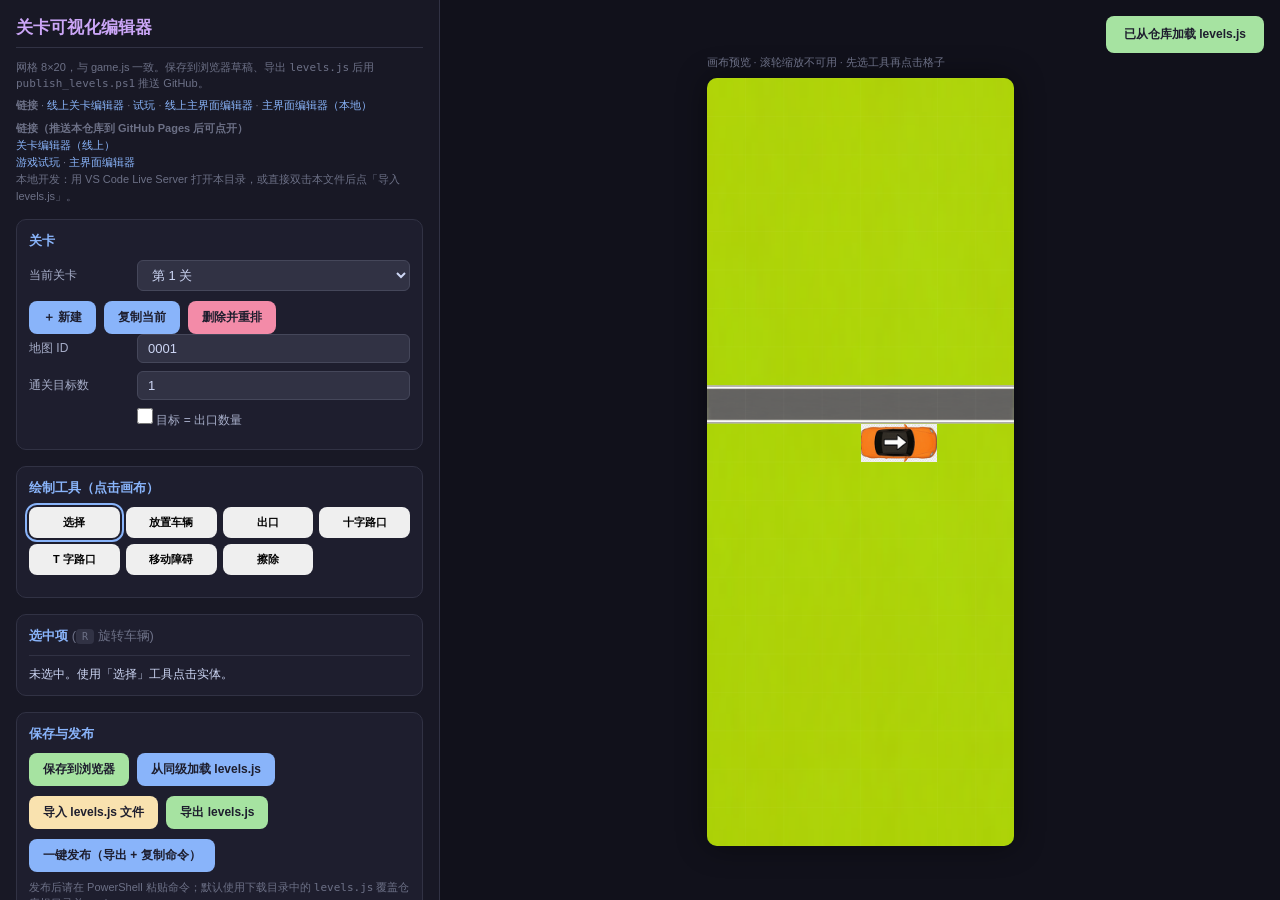
==== level_editor.html @ 6f2b0cce "Add level editor, publish_levels.ps1, and sync pending changes" ====
<!DOCTYPE html>
<html lang="zh-CN">
<head>
<meta charset="UTF-8">
<meta name="viewport" content="width=device-width, initial-scale=1.0">
<title>关卡可视化编辑器 — Car0423</title>
<style>
*{margin:0;padding:0;box-sizing:border-box}
body{font-family:'Segoe UI','Microsoft YaHei',sans-serif;background:#1e1e2e;color:#cdd6f4;display:flex;height:100vh;overflow:hidden}
.panel{height:100%;overflow-y:auto;padding:16px}
.panel::-webkit-scrollbar{width:6px}
.panel::-webkit-scrollbar-thumb{background:#45475a;border-radius:3px}
#left{width:440px;min-width:440px;background:#181825;border-right:1px solid #313244}
#right{flex:1;display:flex;align-items:center;justify-content:center;background:#11111b;position:relative;min-width:0}
h1{font-size:17px;color:#cba6f7;margin-bottom:12px;padding-bottom:8px;border-bottom:1px solid #313244}
.sub{font-size:11px;color:#6c7086;margin-bottom:14px;line-height:1.45}
.sub a{color:#89b4fa;text-decoration:none}
.sub a:hover{text-decoration:underline}
.section{margin-bottom:16px;background:#1e1e2e;border-radius:10px;padding:12px;border:1px solid #313244}
.section-title{font-size:13px;font-weight:700;color:#89b4fa;margin-bottom:10px}
.row{display:flex;align-items:center;margin-bottom:8px;gap:8px;flex-wrap:wrap}
.row label{width:100px;min-width:100px;font-size:12px;color:#a6adc8}
.row input[type=text],.row input[type=number],.row select{flex:1;min-width:0;background:#313244;border:1px solid #45475a;color:#cdd6f4;padding:6px 10px;border-radius:6px;font-size:13px;outline:none}
.row input:focus,.row select:focus{border-color:#89b4fa}
.row input[type=checkbox]{accent-color:#89b4fa;width:16px;height:16px}
.btn-row{display:flex;gap:8px;flex-wrap:wrap;margin-top:10px}
button{padding:8px 14px;border:none;border-radius:8px;font-size:12px;font-weight:600;cursor:pointer}
.btn-primary{background:#89b4fa;color:#1e1e2e}
.btn-primary:hover{background:#74c7ec}
.btn-success{background:#a6e3a1;color:#1e1e2e}
.btn-warn{background:#f9e2af;color:#1e1e2e}
.btn-danger{background:#f38ba8;color:#1e1e2e}
.tool-grid{display:grid;grid-template-columns:repeat(4,1fr);gap:6px;margin-top:8px}
.tool-grid button{padding:8px;font-size:11px}
.tool-active{outline:2px solid #89b4fa;outline-offset:2px}
#editCanvas{display:block;background:#2d5a27;touch-action:none;border-radius:10px;box-shadow:0 0 30px rgba(0,0,0,.45)}
.wrap-preview{position:relative}
.preview-hint{font-size:11px;color:#6c7086;margin-bottom:8px}
#props{border-top:1px solid #313244;padding-top:10px;margin-top:10px;font-size:12px}
#props .row label{width:88px;min-width:88px}
textarea.waypoints{width:100%;min-height:72px;background:#313244;border:1px solid #45475a;color:#cdd6f4;padding:8px;border-radius:6px;font-family:Consolas,monospace;font-size:11px;resize:vertical}
.toast{position:fixed;top:16px;right:16px;background:#a6e3a1;color:#1e1e2e;padding:10px 18px;border-radius:8px;font-weight:600;opacity:0;transition:opacity .25s;pointer-events:none;z-index:999;max-width:320px;font-size:12px}
.toast.show{opacity:1}
.toast.err{background:#f38ba8}
input[type=file]{display:none}
kbd{font-size:10px;background:#313244;padding:2px 6px;border-radius:4px}
</style>
</head>
<body>

<div id="left" class="panel">
  <h1>关卡可视化编辑器</h1>
  <p class="sub">网格 8×20，与 game.js 一致。保存到浏览器草稿、导出 <code>levels.js</code> 后用 <code>publish_levels.ps1</code> 推送 GitHub。</p>
  <p class="sub" style="margin-top:-8px"><strong>链接</strong> ·
    <a href="https://happytutugames.github.io/Car0423/level_editor.html" target="_blank" rel="noopener">线上关卡编辑器</a> ·
    <a href="https://happytutugames.github.io/Car0423/index.html" target="_blank" rel="noopener">试玩</a> ·
    <a href="https://happytutugames.github.io/Car0423/editor.html" target="_blank" rel="noopener">线上主界面编辑器</a> ·
    <a href="editor.html">主界面编辑器（本地）</a></p>
  <p class="sub" style="margin-top:-8px;line-height:1.55"><strong>链接（推送本仓库到 GitHub Pages 后可点开）</strong><br>
    <a href="https://happytutugames.github.io/Car0423/level_editor.html" target="_blank" rel="noopener">关卡编辑器（线上）</a><br>
    <a href="https://happytutugames.github.io/Car0423/index.html" target="_blank" rel="noopener">游戏试玩</a> ·
    <a href="https://happytutugames.github.io/Car0423/editor.html" target="_blank" rel="noopener">主界面编辑器</a><br>
    <span style="color:#6c7086">本地开发：用 VS Code Live Server 打开本目录，或直接双击本文件后点「导入 levels.js」。</span>
  </p>

  <div class="section">
    <div class="section-title">关卡</div>
    <div class="row">
      <label>当前关卡</label>
      <select id="selLevel"></select>
    </div>
    <div class="btn-row">
      <button type="button" class="btn-primary" onclick="addLevel()">＋ 新建</button>
      <button type="button" class="btn-primary" onclick="duplicateLevel()">复制当前</button>
      <button type="button" class="btn-danger" onclick="deleteLevel()">删除并重排</button>
    </div>
    <div class="row"><label>地图 ID</label><input type="text" id="fldMap" placeholder="0001"></div>
    <div class="row"><label>通关目标数</label><input type="number" id="fldTarget" min="0" step="1"></div>
    <div class="row" style="padding-left:108px">
      <label style="width:auto"><input type="checkbox" id="chkAutoTarget"> 目标 = 出口数量</label>
    </div>
  </div>

  <div class="section">
    <div class="section-title">绘制工具（点击画布）</div>
    <div class="tool-grid" id="tools"></div>
    <div id="placeDefaults" style="margin-top:10px"></div>
  </div>

  <div class="section" id="secProps">
    <div class="section-title">选中项 <span style="font-weight:400;color:#6c7086">(<kbd>R</kbd> 旋转车辆)</span></div>
    <div id="props">未选中。使用「选择」工具点击实体。</div>
  </div>

  <div class="section">
    <div class="section-title">保存与发布</div>
    <div class="btn-row">
      <button type="button" class="btn-success" onclick="saveDraft()">保存到浏览器</button>
      <button type="button" class="btn-primary" onclick="tryFetchLevels()">从同级加载 levels.js</button>
    </div>
    <div class="btn-row">
      <button type="button" class="btn-warn" onclick="triggerImport()">导入 levels.js 文件</button>
      <button type="button" class="btn-success" onclick="exportLevelsFile()">导出 levels.js</button>
    </div>
    <div class="btn-row">
      <button type="button" class="btn-primary" onclick="oneClickPublish()">一键发布（导出 + 复制命令）</button>
    </div>
    <p class="sub" style="margin-top:8px;margin-bottom:0">发布后请在 PowerShell 粘贴命令；默认使用下载目录中的 <code>levels.js</code> 覆盖仓库根目录并 push。</p>
  </div>

  <input type="file" id="importLevels" accept=".js,text/javascript">
</div>

<div id="right">
  <div class="wrap-preview">
    <div class="preview-hint">画布预览 · 滚轮缩放不可用 · 先选工具再点击格子</div>
    <canvas id="editCanvas" width="307" height="768"></canvas>
  </div>
</div>

<div class="toast" id="toast"></div>

<script>
(function () {
  const DESIGN_W = 768, DESIGN_H = 1920;
  const GRID_COLS = 8, GRID_ROWS = 20, CELL = 96;
  const STORAGE_KEY = 'car0423_levels_editor_draft_v1';
  const CAR_TYPES = ['zhixing', 'zuozhuan', 'youzhuan', 'zuodiaotou', 'youdiaotou'];
  const CAR_LOGIC = [
    { v: 'straight', l: '直行' },
    { v: 'left_turn', l: '左转' },
    { v: 'right_turn', l: '右转' },
    { v: 'left_uturn', l: '左掉头' },
    { v: 'right_uturn', l: '右掉头' }
  ];
  const DIRS = ['Right', 'Down', 'Left', 'Up'];
  const DIR_DELTA = {
    Right: { dx: 1, dy: 0 }, Left: { dx: -1, dy: 0 },
    Up: { dx: 0, dy: -1 }, Down: { dx: 0, dy: 1 }
  };

  const PREVIEW_SCALE = 0.4;
  const canvas = document.getElementById('editCanvas');
  const ctx = canvas.getContext('2d');

  let levels = {};
  let currentLevelNum = 1;
  let tool = 'select';
  let selected = null;
  let mapImages = {};
  let carImages = {};

  function toast(msg, isErr) {
    const t = document.getElementById('toast');
    t.textContent = msg;
    t.classList.toggle('err', !!isErr);
    t.classList.add('show');
    clearTimeout(toast._tid);
    toast._tid = setTimeout(() => t.classList.remove('show'), 2600);
  }

  function parseLevelsJs(text) {
    const trimmed = String(text || '').trim();
    const replaced = trimmed.replace(/^\s*const\s+LEVELS\s*=\s*/, 'return ').replace(/;\s*$/, '');
    try {
      return new Function(replaced)();
    } catch (e) {
      throw new Error('无法解析 levels.js: ' + e.message);
    }
  }

  function normalizeLevel(L) {
    if (!L || typeof L !== 'object') throw new Error('无效关卡');
    return {
      map: String(L.map != null ? L.map : '0001'),
      cars: Array.isArray(L.cars) ? L.cars.map(c => ({ ...c })) : [],
      intersections: Array.isArray(L.intersections) ? L.intersections.map(i => ({ ...i })) : [],
      obstacles: Array.isArray(L.obstacles) ? L.obstacles.map(o => ({
        ...o,
        waypoints: Array.isArray(o.waypoints) ? o.waypoints.map(w => ({ ...w })) : []
      })) : [],
      exits: Array.isArray(L.exits) ? L.exits.map(e => ({ ...e })) : [],
      target: parseInt(L.target, 10) || 0
    };
  }

  function cloneAllLevels(src) {
    const out = {};
    Object.keys(src || {}).forEach(k => {
      const n = parseInt(k, 10);
      if (!isNaN(n) && n > 0) out[n] = normalizeLevel(src[k]);
    });
    return out;
  }

  function escapeJsStr(s) {
    return String(s).replace(/\\/g, '\\\\').replace(/'/g, "\\'");
  }

  function serializeLevels(levelsObj) {
    const nums = Object.keys(levelsObj).map(Number).filter(n => n > 0).sort((a, b) => a - b);
    if (!nums.length) return 'const LEVELS = {\n};\n';
    const lines = ['const LEVELS = {'];
    nums.forEach((num, idx) => {
      const L = levelsObj[num];
      lines.push(`  ${num}: {`);
      lines.push(`    map: '${escapeJsStr(L.map)}',`);
      lines.push('    cars: [');
      L.cars.forEach((c, i) => {
        lines.push(`      { id: '${escapeJsStr(c.id)}', type: '${escapeJsStr(c.type)}', dir: '${escapeJsStr(c.dir)}', size: ${c.size}, x: ${c.x}, y: ${c.y}, speed: ${c.speed}, logic: '${escapeJsStr(c.logic)}' }${i < L.cars.length - 1 ? ',' : ''}`);
      });
      lines.push('    ],');
      lines.push('    intersections: [');
      L.intersections.forEach((it, i) => {
        if (it.type === 't') {
          lines.push(`      { id: '${escapeJsStr(it.id)}', type: 't', opening: '${escapeJsStr(it.opening)}', x: ${it.x}, y: ${it.y} }${i < L.intersections.length - 1 ? ',' : ''}`);
        } else {
          lines.push(`      { id: '${escapeJsStr(it.id)}', type: 'cross', x: ${it.x}, y: ${it.y} }${i < L.intersections.length - 1 ? ',' : ''}`);
        }
      });
      lines.push('    ],');
      lines.push('    obstacles: [');
      L.obstacles.forEach((o, i) => {
        const wps = (o.waypoints || []).map(wp =>
          `{ x: ${wp.x}, y: ${wp.y}, dir: '${escapeJsStr(wp.dir)}', wait: ${wp.wait} }`
        ).join(', ');
        lines.push(`      { id: '${escapeJsStr(o.id)}', x: ${o.x}, y: ${o.y}, dir: '${escapeJsStr(o.dir)}', speed: ${o.speed}, waypoints: [${wps}] }${i < L.obstacles.length - 1 ? ',' : ''}`);
      });
      lines.push('    ],');
      lines.push('    exits: [');
      L.exits.forEach((e, i) => {
        lines.push(`      { id: '${escapeJsStr(e.id)}', x: ${e.x}, y: ${e.y} }${i < L.exits.length - 1 ? ',' : ''}`);
      });
      lines.push('    ],');
      lines.push(`    target: ${L.target}`);
      lines.push('  }' + (idx < nums.length - 1 ? ',' : ''));
      if (idx < nums.length - 1) lines.push('');
    });
    lines.push('};');
    lines.push('');
    return lines.join('\n');
  }

  function getSortedNums() {
    return Object.keys(levels).map(Number).filter(n => n > 0).sort((a, b) => a - b);
  }

  function getCurrentLevel() {
    return levels[currentLevelNum];
  }

  function emptyLevel(mapId) {
    return normalizeLevel({
      map: mapId || '0001',
      cars: [],
      intersections: [],
      obstacles: [],
      exits: [],
      target: 0
    });
  }

  function ensureLevels() {
    if (!getSortedNums().length) {
      levels[1] = emptyLevel('0001');
      currentLevelNum = 1;
    }
  }

  function nextCarId(L) {
    let max = 0;
    L.cars.forEach(item => {
      const n = parseInt(item.id, 10);
      if (!isNaN(n)) max = Math.max(max, n);
    });
    return String(max + 1).padStart(4, '0');
  }

  function nextIntersectionId(L) {
    let max = 1000;
    L.intersections.forEach(item => {
      const n = parseInt(item.id, 10);
      if (!isNaN(n)) max = Math.max(max, n);
    });
    return String(max + 1);
  }

  function nextObstacleId(L) {
    let max = 2000;
    L.obstacles.forEach(item => {
      const n = parseInt(item.id, 10);
      if (!isNaN(n)) max = Math.max(max, n);
    });
    return String(max + 1);
  }

  function nextExitId(L) {
    let max = 4000;
    L.exits.forEach(item => {
      const n = parseInt(item.id, 10);
      if (!isNaN(n)) max = Math.max(max, n);
    });
    return String(max + 1);
  }

  function getCarCells(car) {
    const cells = [{ x: car.x, y: car.y }];
    const d = DIR_DELTA[car.dir];
    cells.push({ x: car.x - d.dx, y: car.y - d.dy });
    return cells;
  }

  function cellTakenByCar(L, gx, gy, ignoreId) {
    for (const c of L.cars) {
      if (ignoreId && c.id === ignoreId) continue;
      if (getCarCells(c).some(cel => cel.x === gx && cel.y === gy)) return true;
    }
    return false;
  }

  function refreshLevelSelect() {
    const sel = document.getElementById('selLevel');
    sel.innerHTML = '';
    getSortedNums().forEach(n => {
      const opt = document.createElement('option');
      opt.value = n;
      opt.textContent = '第 ' + n + ' 关';
      sel.appendChild(opt);
    });
    sel.value = String(currentLevelNum);
    if (!levels[currentLevelNum]) currentLevelNum = getSortedNums()[0];
    sel.value = String(currentLevelNum);
  }

  function syncFieldsFromLevel() {
    const L = getCurrentLevel();
    if (!L) return;
    document.getElementById('fldMap').value = L.map;
    document.getElementById('fldTarget').value = L.target;
    maybeAutoTarget();
  }

  function maybeAutoTarget() {
    const L = getCurrentLevel();
    if (!L) return;
    if (document.getElementById('chkAutoTarget').checked) {
      L.target = L.exits.length;
      document.getElementById('fldTarget').value = L.target;
    }
  }

  function bindLevelFields() {
    document.getElementById('fldMap').oninput = function () {
      const L = getCurrentLevel();
      if (L) L.map = this.value.trim() || '0001';
      loadMapPreview(L && L.map);
      render();
    };
    document.getElementById('fldTarget').onchange = function () {
      const L = getCurrentLevel();
      if (L) L.target = parseInt(this.value, 10) || 0;
    };
    document.getElementById('chkAutoTarget').onchange = function () {
      maybeAutoTarget();
      render();
    };
    document.getElementById('selLevel').onchange = function () {
      currentLevelNum = parseInt(this.value, 10);
      selected = null;
      syncFieldsFromLevel();
      loadMapPreview(getCurrentLevel().map);
      renderProps();
      render();
    };
  }

  function buildTools() {
    const defs = [
      { id: 'select', label: '选择' },
      { id: 'car', label: '放置车辆' },
      { id: 'exit', label: '出口' },
      { id: 'cross', label: '十字路口' },
      { id: 't_junction', label: 'T 字路口' },
      { id: 'obstacle', label: '移动障碍' },
      { id: 'erase', label: '擦除' }
    ];
    const host = document.getElementById('tools');
    host.innerHTML = '';
    defs.forEach(d => {
      const b = document.createElement('button');
      b.type = 'button';
      b.textContent = d.label;
      b.dataset.tool = d.id;
      b.onclick = () => setTool(d.id);
      host.appendChild(b);
    });
    updateToolUI();
    rebuildPlaceDefaults();
  }

  function setTool(id) {
    tool = id;
    updateToolUI();
    rebuildPlaceDefaults();
  }

  function updateToolUI() {
    document.querySelectorAll('#tools button').forEach(b => {
      b.classList.toggle('tool-active', b.dataset.tool === tool);
    });
  }

  function rebuildPlaceDefaults() {
    const host = document.getElementById('placeDefaults');
    if (tool === 'car') {
      host.innerHTML =
        '<div class="row"><label>车型</label><select id="pdType">' +
        CAR_TYPES.map(t => `<option value="${t}">${t}</option>`).join('') +
        '</select></div>' +
        '<div class="row"><label>逻辑</label><select id="pdLogic">' +
        CAR_LOGIC.map(x => `<option value="${x.v}">${x.l}</option>`).join('') +
        '</select></div>' +
        '<div class="row"><label>朝向</label><select id="pdDir">' +
        DIRS.map(d => `<option value="${d}">${d}</option>`).join('') +
        '</select></div>';
    } else if (tool === 't_junction') {
      host.innerHTML =
        '<div class="row"><label>T 开口向</label><select id="pdOpening">' +
        DIRS.map(d => `<option value="${d}">${d}</option>`).join('') +
        '</select></div><p class="sub" style="margin:0">开口方向的反向轴为阻挡侧（与 game.js 一致）。</p>';
    } else {
      host.innerHTML = '';
    }
  }

  function loadMapPreview(mapId) {
    const key = mapId || '0001';
    const src = 'assets/map/' + key + '.png';
    if (mapImages[key]) return;
    const im = new Image();
    im.onload = () => { mapImages[key] = im; render(); };
    im.onerror = () => { mapImages[key] = null; render(); };
    im.src = src;
    mapImages[key] = im;
  }

  function preloadCars() {
    CAR_TYPES.forEach(t => {
      DIRS.forEach(d => {
        const k = t + '_' + d;
        const im = new Image();
        im.onload = () => { carImages[k] = im; render(); };
        im.onerror = () => { carImages[k] = null; render(); };
        im.src = `assets/cars/${t}/${d}.png`;
        carImages[k] = im;
      });
    });
  }

  function pickAtGrid(gx, gy) {
    const L = getCurrentLevel();
    if (!L) return null;
    for (let i = L.cars.length - 1; i >= 0; i--) {
      const c = L.cars[i];
      if (getCarCells(c).some(cel => cel.x === gx && cel.y === gy)) return { kind: 'car', id: c.id };
    }
    for (const o of L.obstacles) {
      if (Math.round(o.x) === gx && Math.round(o.y) === gy) return { kind: 'obstacle', id: o.id };
    }
    for (const e of L.exits) {
      if (e.x === gx && e.y === gy) return { kind: 'exit', id: e.id };
    }
    for (const it of L.intersections) {
      if (it.x === gx && it.y === gy) return { kind: 'intersection', id: it.id };
    }
    return null;
  }

  function eraseAtGrid(gx, gy) {
    const L = getCurrentLevel();
    let hit = pickAtGrid(gx, gy);
    if (!hit) return;
    selected = null;
    if (hit.kind === 'car') L.cars = L.cars.filter(c => c.id !== hit.id);
    else if (hit.kind === 'exit') L.exits = L.exits.filter(e => e.id !== hit.id);
    else if (hit.kind === 'intersection') L.intersections = L.intersections.filter(i => i.id !== hit.id);
    else if (hit.kind === 'obstacle') L.obstacles = L.obstacles.filter(o => o.id !== hit.id);
    maybeAutoTarget();
    renderProps();
    render();
    toast('已删除');
  }

  function placeCar(gx, gy) {
    const L = getCurrentLevel();
    const type = document.getElementById('pdType').value;
    const logic = document.getElementById('pdLogic').value;
    const dir = document.getElementById('pdDir').value;
    const head = { x: gx, y: gy };
    const d = DIR_DELTA[dir];
    const tail = { x: gx - d.dx, y: gy - d.dy };
    const inBounds = (c) => c.x >= 0 && c.x < GRID_COLS && c.y >= 0 && c.y < GRID_ROWS;
    if (!inBounds(head) || !inBounds(tail)) {
      toast('车辆头尾须在游戏网格内', true);
      return;
    }
    if (cellTakenByCar(L, head.x, head.y, null) || cellTakenByCar(L, tail.x, tail.y, null)) {
      toast('与现有车辆重叠', true);
      return;
    }
    const id = nextCarId(L);
    L.cars.push({ id, type, dir, size: 2, x: gx, y: gy, speed: 300, logic });
    selected = { kind: 'car', id };
    maybeAutoTarget();
    renderProps();
    render();
  }

  function placeExit(gx, gy) {
    const L = getCurrentLevel();
    if (L.exits.some(e => e.x === gx && e.y === gy)) return;
    const id = nextExitId(L);
    L.exits.push({ id, x: gx, y: gy });
    maybeAutoTarget();
    render();
    toast('已放置出口');
  }

  function placeIntersection(kind, gx, gy) {
    const L = getCurrentLevel();
    const existing = L.intersections.find(i => i.x === gx && i.y === gy);
    if (existing) return;
    const id = nextIntersectionId(L);
    if (kind === 'cross') L.intersections.push({ id, type: 'cross', x: gx, y: gy });
    else {
      const opening = document.getElementById('pdOpening').value;
      L.intersections.push({ id, type: 't', opening, x: gx, y: gy });
    }
    render();
  }

  function placeObstacle(gx, gy) {
    const L = getCurrentLevel();
    if (L.obstacles.some(o => Math.round(o.x) === gx && Math.round(o.y) === gy)) return;
    const id = nextObstacleId(L);
    L.obstacles.push({
      id, x: gx, y: gy, dir: 'Down', speed: 500,
      waypoints: [
        { x: gx, y: Math.min(GRID_ROWS - 1, gy + 2), dir: 'Up', wait: 300 },
        { x: gx, y: Math.max(0, gy - 1), dir: 'Down', wait: 300 }
      ]
    });
    selected = { kind: 'obstacle', id };
    renderProps();
    render();
    toast('已放置障碍，请在右侧编辑路点');
  }

  function handleGridClick(gx, gy) {
    if (gx < 0 || gx >= GRID_COLS || gy < 0 || gy >= GRID_ROWS) return;
    const L = getCurrentLevel();
    if (!L) return;

    if (tool === 'select') {
      selected = pickAtGrid(gx, gy);
      renderProps();
      render();
      return;
    }
    if (tool === 'erase') {
      eraseAtGrid(gx, gy);
      return;
    }
    if (tool === 'car') placeCar(gx, gy);
    else if (tool === 'exit') placeExit(gx, gy);
    else if (tool === 'cross') placeIntersection('cross', gx, gy);
    else if (tool === 't_junction') placeIntersection('t', gx, gy);
    else if (tool === 'obstacle') placeObstacle(gx, gy);
  }

  function evToGrid(ev) {
    const rect = canvas.getBoundingClientRect();
    const px = (ev.clientX - rect.left) / rect.width * DESIGN_W;
    const py = (ev.clientY - rect.top) / rect.height * DESIGN_H;
    return { gx: Math.floor(px / CELL), gy: Math.floor(py / CELL) };
  }

  canvas.addEventListener('click', ev => {
    const { gx, gy } = evToGrid(ev);
    handleGridClick(gx, gy);
  });

  function rotateSelectedCar() {
    if (!selected || selected.kind !== 'car') return;
    const L = getCurrentLevel();
    const c = L.cars.find(x => x.id === selected.id);
    if (!c) return;
    const ix = DIRS.indexOf(c.dir);
    c.dir = DIRS[(ix + 1) % DIRS.length];
    renderProps();
    render();
  }

  document.addEventListener('keydown', ev => {
    if (ev.target && (ev.target.tagName === 'INPUT' || ev.target.tagName === 'TEXTAREA' || ev.target.tagName === 'SELECT')) return;
    if (ev.key === 'r' || ev.key === 'R') rotateSelectedCar();
  });

  function drawRoundRect(x, y, w, h, r) {
    ctx.beginPath();
    ctx.moveTo(x + r, y);
    ctx.arcTo(x + w, y, x + w, y + h, r);
    ctx.arcTo(x + w, y + h, x, y + h, r);
    ctx.arcTo(x, y + h, x, y, r);
    ctx.arcTo(x, y, x + w, y, r);
    ctx.closePath();
  }

  function render() {
    canvas.width = Math.round(DESIGN_W * PREVIEW_SCALE);
    canvas.height = Math.round(DESIGN_H * PREVIEW_SCALE);
    ctx.setTransform(PREVIEW_SCALE, 0, 0, PREVIEW_SCALE, 0, 0);

    const L = getCurrentLevel();
    ctx.fillStyle = '#2d5a27';
    ctx.fillRect(0, 0, DESIGN_W, DESIGN_H);

    if (L) {
      const mid = mapImages[L.map];
      if (mid && mid.complete && mid.naturalWidth > 0) {
        ctx.drawImage(mid, 0, 0, DESIGN_W, DESIGN_H);
      }
    }

    ctx.strokeStyle = 'rgba(255,255,255,0.07)';
    ctx.lineWidth = 1;
    for (let gx = 0; gx <= GRID_COLS; gx++) {
      ctx.beginPath();
      ctx.moveTo(gx * CELL, 0);
      ctx.lineTo(gx * CELL, GRID_ROWS * CELL);
      ctx.stroke();
    }
    for (let gy = 0; gy <= GRID_ROWS; gy++) {
      ctx.beginPath();
      ctx.moveTo(0, gy * CELL);
      ctx.lineTo(GRID_COLS * CELL, gy * CELL);
      ctx.stroke();
    }

    if (!L) return;

    for (const e of L.exits) {
      const ex = e.x * CELL, ey = e.y * CELL;
      if (e.x >= 0 && e.x < GRID_COLS && e.y >= 0 && e.y < GRID_ROWS) {
        ctx.fillStyle = 'rgba(46, 204, 113, 0.35)';
        ctx.fillRect(ex + 4, ey + 4, CELL - 8, CELL - 8);
        ctx.strokeStyle = '#2ecc71';
        ctx.lineWidth = 3;
        ctx.strokeRect(ex + 4, ey + 4, CELL - 8, CELL - 8);
      }
    }

    for (const inter of L.intersections) {
      const ix = inter.x * CELL, iy = inter.y * CELL;
      ctx.fillStyle = inter.type === 't' ? 'rgba(186, 104, 200, 0.2)' : 'rgba(241, 196, 15, 0.15)';
      ctx.fillRect(ix, iy, CELL, CELL);
      if (inter.type === 't') {
        ctx.fillStyle = '#cba6f7';
        ctx.font = 'bold 28px sans-serif';
        ctx.textAlign = 'center';
        ctx.fillText('T', ix + CELL / 2, iy + CELL / 2 + 10);
      }
    }

    for (const obs of L.obstacles) {
      const ox = obs.x * CELL, oy = obs.y * CELL;
      ctx.fillStyle = '#e74c3c';
      ctx.globalAlpha = 0.75;
      drawRoundRect(ox + 8, oy + 8, CELL - 16, CELL - 16, 10);
      ctx.fill();
      ctx.globalAlpha = 1;
      ctx.fillStyle = '#fff';
      ctx.font = 'bold 28px sans-serif';
      ctx.textAlign = 'center';
      ctx.fillText('⚠', ox + CELL / 2, oy + CELL / 2 + 10);
    }

    for (const car of L.cars) {
      const img = carImages[car.type + '_' + car.dir];
      const d = DIR_DELTA[car.dir];
      let drawX, drawY, drawW, drawH;
      if (car.dir === 'Right' || car.dir === 'Left') {
        drawW = CELL * 2; drawH = CELL;
        drawX = car.x * CELL - (car.dir === 'Left' ? CELL : 0);
        drawY = car.y * CELL;
      } else {
        drawW = CELL; drawH = CELL * 2;
        drawX = car.x * CELL;
        drawY = car.y * CELL - (car.dir === 'Up' ? CELL : 0);
      }
      if (img && img.complete && img.naturalWidth > 0) {
        ctx.drawImage(img, drawX, drawY, drawW, drawH);
      } else {
        ctx.fillStyle = '#4A90D9';
        ctx.fillRect(drawX + 4, drawY + 4, drawW - 8, drawH - 8);
      }
      const sel = selected && selected.kind === 'car' && selected.id === car.id;
      if (sel) {
        ctx.strokeStyle = '#89b4fa';
        ctx.lineWidth = 4;
        ctx.strokeRect(drawX + 2, drawY + 2, drawW - 4, drawH - 4);
      }
    }

    if (selected) {
      let hx, hy;
      if (selected.kind === 'exit') {
        const e = L.exits.find(x => x.id === selected.id);
        if (e && e.x >= 0 && e.x < GRID_COLS && e.y >= 0 && e.y < GRID_ROWS) {
          hx = e.x * CELL; hy = e.y * CELL;
        }
      } else if (selected.kind === 'intersection') {
        const it = L.intersections.find(x => x.id === selected.id);
        if (it) { hx = it.x * CELL; hy = it.y * CELL; }
      } else if (selected.kind === 'obstacle') {
        const o = L.obstacles.find(x => x.id === selected.id);
        if (o) { hx = o.x * CELL; hy = o.y * CELL; }
      }
      if (hx != null) {
        ctx.strokeStyle = '#89b4fa';
        ctx.lineWidth = 4;
        ctx.strokeRect(hx + 2, hy + 2, CELL - 4, CELL - 4);
      }
    }
  }

  function renderProps() {
    const box = document.getElementById('props');
    const L = getCurrentLevel();
    if (!L || !selected) {
      box.textContent = '未选中。使用「选择」工具点击实体。';
      return;
    }

    if (selected.kind === 'car') {
      const c = L.cars.find(x => x.id === selected.id);
      if (!c) { box.textContent = '（对象已不存在）'; return; }
      box.innerHTML =
        '<div class="row"><label>ID</label><input type="text" id="pCarId" value="' + escapeHtml(c.id) + '"></div>' +
        '<div class="row"><label>类型</label><select id="pCarType">' +
        CAR_TYPES.map(t => `<option value="${t}" ${c.type === t ? 'selected' : ''}>${t}</option>`).join('') +
        '</select></div>' +
        '<div class="row"><label>逻辑</label><select id="pCarLogic">' +
        CAR_LOGIC.map(x => `<option value="${x.v}" ${c.logic === x.v ? 'selected' : ''}>${x.l}</option>`).join('') +
        '</select></div>' +
        '<div class="row"><label>朝向</label><select id="pCarDir">' +
        DIRS.map(d => `<option value="${d}" ${c.dir === d ? 'selected' : ''}>${d}</option>`).join('') +
        '</select></div>' +
        '<div class="row"><label>头格 X</label><input type="number" id="pCarX" value="' + c.x + '"></div>' +
        '<div class="row"><label>头格 Y</label><input type="number" id="pCarY" value="' + c.y + '"></div>' +
        '<div class="row"><label>速度</label><input type="number" id="pCarSpd" value="' + c.speed + '"></div>' +
        '<button type="button" class="btn-primary" onclick="window.__leRotate()">旋转朝向</button>';

      const apply = () => {
        c.id = document.getElementById('pCarId').value.trim() || c.id;
        c.type = document.getElementById('pCarType').value;
        c.logic = document.getElementById('pCarLogic').value;
        c.dir = document.getElementById('pCarDir').value;
        c.x = parseInt(document.getElementById('pCarX').value, 10) || 0;
        c.y = parseInt(document.getElementById('pCarY').value, 10) || 0;
        c.speed = parseInt(document.getElementById('pCarSpd').value, 10) || 300;
        render();
      };
      ['pCarId', 'pCarType', 'pCarLogic', 'pCarDir', 'pCarX', 'pCarY', 'pCarSpd'].forEach(id => {
        const el = document.getElementById(id);
        if (el) el.onchange = apply;
      });
      window.__leRotate = () => { rotateSelectedCar(); renderProps(); };
      return;
    }

    if (selected.kind === 'exit') {
      const e = L.exits.find(x => x.id === selected.id);
      if (!e) { box.textContent = '（对象已不存在）'; return; }
      box.innerHTML =
        '<div class="row"><label>ID</label><input type="text" id="pExId" value="' + escapeHtml(e.id) + '"></div>' +
        '<div class="row"><label>X</label><input type="number" id="pExX" value="' + e.x + '"></div>' +
        '<div class="row"><label>Y</label><input type="number" id="pExY" value="' + e.y + '"></div>' +
        '<p class="sub">可使用边界坐标（如 x=8、y=20）表示边缘出口。</p>';
      const apply = () => {
        e.id = document.getElementById('pExId').value.trim() || e.id;
        e.x = parseInt(document.getElementById('pExX').value, 10) || 0;
        e.y = parseInt(document.getElementById('pExY').value, 10) || 0;
        maybeAutoTarget();
        render();
      };
      ['pExId', 'pExX', 'pExY'].forEach(id => {
        const el = document.getElementById(id);
        if (el) el.onchange = apply;
      });
      return;
    }

    if (selected.kind === 'intersection') {
      const it = L.intersections.find(x => x.id === selected.id);
      if (!it) { box.textContent = '（对象已不存在）'; return; }
      const isT = it.type === 't';
      box.innerHTML =
        '<div class="row"><label>ID</label><input type="text" id="pInId" value="' + escapeHtml(it.id) + '"></div>' +
        '<div class="row"><label>类型</label><select id="pInType">' +
        `<option value="cross" ${!isT ? 'selected' : ''}>cross</option>` +
        `<option value="t" ${isT ? 'selected' : ''}>t</option>` +
        '</select></div>' +
        '<div class="row" id="pInOpenRow"><label>T 开口</label><select id="pInOpen">' +
        DIRS.map(d => `<option value="${d}" ${isT && it.opening === d ? 'selected' : ''}>${d}</option>`).join('') +
        '</select></div>' +
        '<div class="row"><label>格 X</label><input type="number" id="pInX" value="' + it.x + '"></div>' +
        '<div class="row"><label>格 Y</label><input type="number" id="pInY" value="' + it.y + '"></div>';

      const toggleOpenRow = () => {
        const tr = document.getElementById('pInOpenRow');
        tr.style.display = document.getElementById('pInType').value === 't' ? 'flex' : 'none';
      };
      document.getElementById('pInType').onchange = function () {
        if (this.value === 't') {
          it.type = 't';
          if (!it.opening) it.opening = 'Down';
        } else {
          it.type = 'cross';
          delete it.opening;
        }
        toggleOpenRow();
        renderProps();
        render();
      };
      toggleOpenRow();
      const apply = () => {
        it.id = document.getElementById('pInId').value.trim() || it.id;
        it.x = parseInt(document.getElementById('pInX').value, 10) || 0;
        it.y = parseInt(document.getElementById('pInY').value, 10) || 0;
        const openEl = document.getElementById('pInOpen');
        if (it.type === 't' && openEl) it.opening = openEl.value;
        render();
      };
      ['pInId', 'pInOpen', 'pInX', 'pInY'].forEach(id => {
        const el = document.getElementById(id);
        if (el) el.onchange = apply;
      });
      return;
    }

    if (selected.kind === 'obstacle') {
      const o = L.obstacles.find(x => x.id === selected.id);
      if (!o) { box.textContent = '（对象已不存在）'; return; }
      const wj = JSON.stringify(o.waypoints || [], null, 2);
      box.innerHTML =
        '<div class="row"><label>ID</label><input type="text" id="pObId" value="' + escapeHtml(o.id) + '"></div>' +
        '<div class="row"><label>起始 X</label><input type="number" id="pObX" value="' + o.x + '"></div>' +
        '<div class="row"><label>起始 Y</label><input type="number" id="pObY" value="' + o.y + '"></div>' +
        '<div class="row"><label>起始朝向</label><select id="pObDir">' +
        DIRS.map(d => `<option value="${d}" ${o.dir === d ? 'selected' : ''}>${d}</option>`).join('') +
        '</select></div>' +
        '<div class="row"><label>移动间隔</label><input type="number" id="pObSpd" value="' + o.speed + '" title="毫秒/格"></div>' +
        '<label style="font-size:11px;color:#a6adc8">路点 JSON（到达后等待 wait ms 再沿 dir 继续）</label>' +
        '<textarea class="waypoints" id="pObWp">' + escapeHtml(wj) + '</textarea>' +
        '<button type="button" class="btn-primary" onclick="document.getElementById(\'pObWp\').dispatchEvent(new Event(\'change\'))">应用路点</button>';

      const applyBasic = () => {
        o.id = document.getElementById('pObId').value.trim() || o.id;
        o.x = parseInt(document.getElementById('pObX').value, 10) || 0;
        o.y = parseInt(document.getElementById('pObY').value, 10) || 0;
        o.dir = document.getElementById('pObDir').value;
        o.speed = parseInt(document.getElementById('pObSpd').value, 10) || 500;
        render();
      };
      ['pObId', 'pObX', 'pObY', 'pObDir', 'pObSpd'].forEach(id => {
        const el = document.getElementById(id);
        if (el) el.onchange = applyBasic;
      });
      document.getElementById('pObWp').onchange = function () {
        try {
          const arr = JSON.parse(this.value);
          if (!Array.isArray(arr)) throw new Error('须为数组');
          o.waypoints = arr.map(w => ({
            x: parseInt(w.x, 10), y: parseInt(w.y, 10),
            dir: String(w.dir || 'Down'), wait: parseInt(w.wait, 10) || 0
          }));
          toast('路点已更新');
          render();
        } catch (err) {
          toast('路点 JSON 错误: ' + err.message, true);
        }
      };
    }
  }

  function escapeHtml(s) {
    return String(s).replace(/&/g, '&amp;').replace(/</g, '&lt;').replace(/"/g, '&quot;');
  }

  window.addLevel = function () {
    ensureLevels();
    const nums = getSortedNums();
    const next = nums.length ? Math.max.apply(null, nums) + 1 : 1;
    const tmpl = getCurrentLevel();
    levels[next] = emptyLevel(tmpl ? tmpl.map : String(next).padStart(4, '0'));
    currentLevelNum = next;
    refreshLevelSelect();
    syncFieldsFromLevel();
    loadMapPreview(levels[next].map);
    selected = null;
    renderProps();
    render();
    toast('已新建关卡 ' + next);
  };

  window.duplicateLevel = function () {
    ensureLevels();
    const nums = getSortedNums();
    const next = nums.length ? Math.max.apply(null, nums) + 1 : 1;
    const raw = JSON.stringify(getCurrentLevel());
    levels[next] = normalizeLevel(JSON.parse(raw));
    currentLevelNum = next;
    refreshLevelSelect();
    syncFieldsFromLevel();
    loadMapPreview(levels[next].map);
    selected = null;
    renderProps();
    render();
    toast('已复制为关卡 ' + next);
  };

  window.deleteLevel = function () {
    const nums = getSortedNums();
    if (nums.length <= 1) {
      toast('至少保留一关', true);
      return;
    }
    if (!confirm('删除第 ' + currentLevelNum + ' 关并将后续关卡前移编号？')) return;
    const filtered = nums.filter(n => n !== currentLevelNum);
    const newLevels = {};
    filtered.forEach((n, i) => { newLevels[i + 1] = levels[n]; });
    levels = newLevels;
    currentLevelNum = Math.min(currentLevelNum, filtered.length);
    refreshLevelSelect();
    syncFieldsFromLevel();
    loadMapPreview(getCurrentLevel().map);
    selected = null;
    renderProps();
    render();
    toast('已删除并重排');
  };

  window.saveDraft = function () {
    try {
      localStorage.setItem(STORAGE_KEY, JSON.stringify({ levels, currentLevelNum }));
      toast('草稿已写入浏览器');
    } catch (e) {
      toast('保存失败', true);
    }
  };

  function loadDraft() {
    try {
      const raw = localStorage.getItem(STORAGE_KEY);
      if (!raw) return false;
      const d = JSON.parse(raw);
      if (d && d.levels && typeof d.levels === 'object') {
        levels = cloneAllLevels(d.levels);
        currentLevelNum = parseInt(d.currentLevelNum, 10) || 1;
        return true;
      }
    } catch (e) {}
    return false;
  }

  window.tryFetchLevels = async function () {
    const resp = await fetch('levels.js', { cache: 'no-store' });
    if (!resp.ok) throw new Error('HTTP ' + resp.status);
    const text = await resp.text();
    levels = cloneAllLevels(parseLevelsJs(text));
    ensureLevels();
    currentLevelNum = getSortedNums()[0];
    refreshLevelSelect();
    syncFieldsFromLevel();
    loadMapPreview(getCurrentLevel().map);
    renderProps();
    render();
    toast('已从仓库加载 levels.js');
  };

  window.triggerImport = function () {
    const inp = document.getElementById('importLevels');
    inp.onchange = () => {
      const f = inp.files[0];
      if (!f) return;
      const reader = new FileReader();
      reader.onload = () => {
        try {
          levels = cloneAllLevels(parseLevelsJs(reader.result));
          ensureLevels();
          currentLevelNum = getSortedNums()[0];
          refreshLevelSelect();
          syncFieldsFromLevel();
          loadMapPreview(getCurrentLevel().map);
          renderProps();
          render();
          toast('导入成功');
        } catch (err) {
          toast(err.message || '导入失败', true);
        }
      };
      reader.readAsText(f);
      inp.value = '';
    };
    inp.click();
  };

  window.exportLevelsFile = function () {
    const blob = new Blob([serializeLevels(levels)], { type: 'text/javascript;charset=utf-8' });
    const a = document.createElement('a');
    a.href = URL.createObjectURL(blob);
    a.download = 'levels.js';
    a.click();
    URL.revokeObjectURL(a.href);
    toast('已导出 levels.js');
  };

  window.oneClickPublish = function () {
    saveDraft();
    window.exportLevelsFile();
    const cmd = 'powershell -ExecutionPolicy Bypass -File "D:\\Car0423\\publish_levels.ps1"';
    if (navigator.clipboard && navigator.clipboard.writeText) {
      navigator.clipboard.writeText(cmd).then(() => {
        toast('已导出并复制发布命令，粘贴到 PowerShell 执行');
      }).catch(() => toast('已导出，请手动运行 publish_levels.ps1'));
    } else {
      toast('已导出，命令: ' + cmd);
    }
  };

  ensureLevels();
  buildTools();
  bindLevelFields();
  preloadCars();

  function bootstrapEmptyUi() {
    ensureLevels();
    refreshLevelSelect();
    syncFieldsFromLevel();
    loadMapPreview(getCurrentLevel().map);
    renderProps();
    render();
  }

  if (!loadDraft()) {
    window.tryFetchLevels().catch(() => {
      toast('无法加载同级 levels.js（可直接导入或使用 Live Server）', true);
      bootstrapEmptyUi();
    });
  } else {
    refreshLevelSelect();
    syncFieldsFromLevel();
    loadMapPreview(getCurrentLevel().map);
    renderProps();
    render();
    toast('已恢复浏览器草稿');
  }
})();
</script>
</body>
</html>
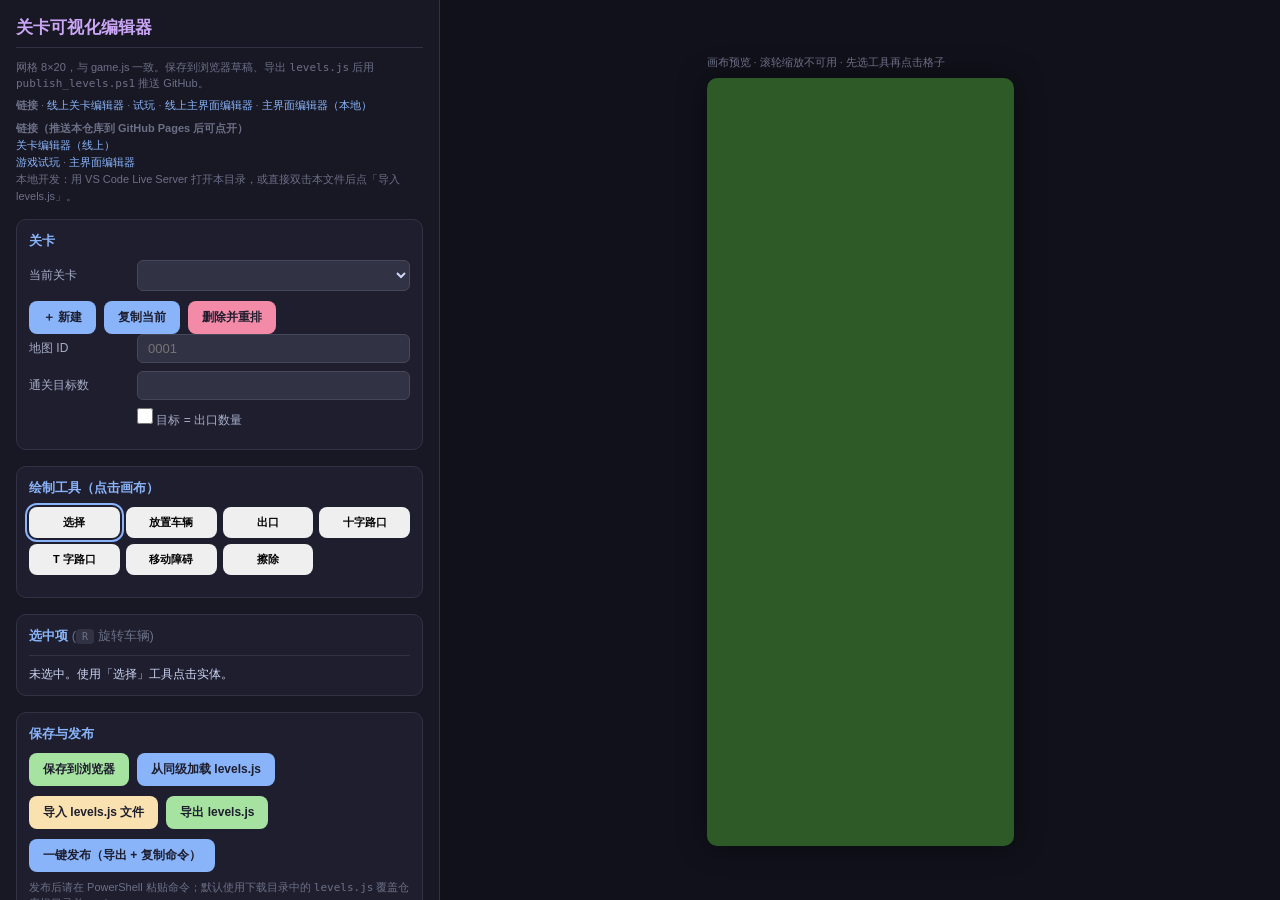
==== commit 7f507601: "Level editor: custom mapBg/model PNG, clear intersections/exits; game supports mapBg and car model" ====
--- a/level_editor.html
+++ b/level_editor.html
@@ -109,6 +109,8 @@
   </div>
 
   <input type="file" id="importLevels" accept=".js,text/javascript">
+  <input type="file" id="pickMapBg" accept="image/png,image/jpeg,image/webp,.png,.jpg,.jpeg,.webp">
+  <input type="file" id="pickCarModel" accept="image/png,image/jpeg,image/webp,.png,.jpg,.jpeg,.webp">
 </div>
 
 <div id="right">
@@ -147,7 +149,11 @@
   let currentLevelNum = 1;
   let tool = 'select';
   let selected = null;
-  let mapImages = {};
+  const editorMapBlob = {};
+  const editorCarBlob = {};
+  let mapPreviewImg = null;
+  let mapPreviewSrc = '';
+  const carPreviewCache = {};
   let carImages = {};
 
   function toast(msg, isErr) {
@@ -173,7 +179,11 @@
     if (!L || typeof L !== 'object') throw new Error('无效关卡');
     return {
       map: String(L.map != null ? L.map : '0001'),
-      cars: Array.isArray(L.cars) ? L.cars.map(c => ({ ...c })) : [],
+      mapBg: L.mapBg != null ? String(L.mapBg).trim() : '',
+      cars: Array.isArray(L.cars) ? L.cars.map(c => ({
+        ...c,
+        model: c.model != null ? String(c.model).trim() : ''
+      })) : [],
       intersections: Array.isArray(L.intersections) ? L.intersections.map(i => ({ ...i })) : [],
       obstacles: Array.isArray(L.obstacles) ? L.obstacles.map(o => ({
         ...o,
@@ -205,9 +215,15 @@
       const L = levelsObj[num];
       lines.push(`  ${num}: {`);
       lines.push(`    map: '${escapeJsStr(L.map)}',`);
+      if (L.mapBg && String(L.mapBg).trim()) {
+        lines.push(`    mapBg: '${escapeJsStr(String(L.mapBg).trim())}',`);
+      }
       lines.push('    cars: [');
       L.cars.forEach((c, i) => {
-        lines.push(`      { id: '${escapeJsStr(c.id)}', type: '${escapeJsStr(c.type)}', dir: '${escapeJsStr(c.dir)}', size: ${c.size}, x: ${c.x}, y: ${c.y}, speed: ${c.speed}, logic: '${escapeJsStr(c.logic)}' }${i < L.cars.length - 1 ? ',' : ''}`);
+        const extra = (c.model && String(c.model).trim())
+          ? `, model: '${escapeJsStr(String(c.model).trim())}'`
+          : '';
+        lines.push(`      { id: '${escapeJsStr(c.id)}', type: '${escapeJsStr(c.type)}', dir: '${escapeJsStr(c.dir)}', size: ${c.size}, x: ${c.x}, y: ${c.y}, speed: ${c.speed}, logic: '${escapeJsStr(c.logic)}'${extra} }${i < L.cars.length - 1 ? ',' : ''}`);
       });
       lines.push('    ],');
       lines.push('    intersections: [');
@@ -336,6 +352,7 @@
     const L = getCurrentLevel();
     if (!L) return;
     document.getElementById('fldMap').value = L.map;
+    document.getElementById('fldMapBg').value = L.mapBg || '';
     document.getElementById('fldTarget').value = L.target;
     maybeAutoTarget();
   }
@@ -353,8 +370,12 @@
     document.getElementById('fldMap').oninput = function () {
       const L = getCurrentLevel();
       if (L) L.map = this.value.trim() || '0001';
-      loadMapPreview(L && L.map);
-      render();
+      refreshLevelMapPreview();
+    };
+    document.getElementById('fldMapBg').oninput = function () {
+      const L = getCurrentLevel();
+      if (L) L.mapBg = this.value.trim();
+      refreshLevelMapPreview();
     };
     document.getElementById('fldTarget').onchange = function () {
       const L = getCurrentLevel();
@@ -368,7 +389,7 @@
       currentLevelNum = parseInt(this.value, 10);
       selected = null;
       syncFieldsFromLevel();
-      loadMapPreview(getCurrentLevel().map);
+      refreshLevelMapPreview();
       renderProps();
       render();
     };
@@ -422,7 +443,8 @@
         '</select></div>' +
         '<div class="row"><label>朝向</label><select id="pdDir">' +
         DIRS.map(d => `<option value="${d}">${d}</option>`).join('') +
-        '</select></div>';
+        '</select></div>' +
+        '<div class="row"><label>模型 PNG</label><input type="text" id="pdModel" placeholder="可选，如 assets/cars/a.png"></div>';
     } else if (tool === 't_junction') {
       host.innerHTML =
         '<div class="row"><label>T 开口向</label><select id="pdOpening">' +
@@ -433,15 +455,48 @@
     }
   }
 
-  function loadMapPreview(mapId) {
-    const key = mapId || '0001';
-    const src = 'assets/map/' + key + '.png';
-    if (mapImages[key]) return;
+  function refreshLevelMapPreview() {
+    const L = getCurrentLevel();
+    const blob = editorMapBlob[currentLevelNum];
+    const pathBg = L && L.mapBg && L.mapBg.trim();
+    const fallback = L ? ('assets/map/' + (L.map || '0001') + '.png') : '';
+    const src = blob || pathBg || fallback;
+    if (!src) {
+      mapPreviewImg = null;
+      mapPreviewSrc = '';
+      render();
+      return;
+    }
+    if (mapPreviewSrc === src && mapPreviewImg && mapPreviewImg.complete) {
+      render();
+      return;
+    }
+    mapPreviewSrc = src;
     const im = new Image();
-    im.onload = () => { mapImages[key] = im; render(); };
-    im.onerror = () => { mapImages[key] = null; render(); };
+    im.onload = () => { mapPreviewImg = im; render(); };
+    im.onerror = () => { mapPreviewImg = null; render(); };
     im.src = src;
-    mapImages[key] = im;
+    mapPreviewImg = im;
+  }
+
+  function getCarDrawImage(car) {
+    const bk = currentLevelNum + '_' + car.id;
+    const blobSrc = editorCarBlob[bk];
+    const pathSrc = car.model && car.model.trim();
+    const src = blobSrc || pathSrc;
+    if (!src) return carImages[car.type + '_' + car.dir];
+    let entry = carPreviewCache[bk];
+    if (!entry || entry.src !== src) {
+      const im = new Image();
+      im.onload = () => render();
+      im.onerror = () => render();
+      im.src = src;
+      carPreviewCache[bk] = { img: im, src: src };
+      entry = carPreviewCache[bk];
+    }
+    const im = entry.img;
+    if (im.complete && im.naturalWidth > 0) return im;
+    return carImages[car.type + '_' + car.dir];
   }
 
   function preloadCars() {
@@ -481,7 +536,15 @@
     let hit = pickAtGrid(gx, gy);
     if (!hit) return;
     selected = null;
-    if (hit.kind === 'car') L.cars = L.cars.filter(c => c.id !== hit.id);
+    if (hit.kind === 'car') {
+      const bk = currentLevelNum + '_' + hit.id;
+      if (editorCarBlob[bk]) {
+        URL.revokeObjectURL(editorCarBlob[bk]);
+        delete editorCarBlob[bk];
+      }
+      delete carPreviewCache[bk];
+      L.cars = L.cars.filter(c => c.id !== hit.id);
+    }
     else if (hit.kind === 'exit') L.exits = L.exits.filter(e => e.id !== hit.id);
     else if (hit.kind === 'intersection') L.intersections = L.intersections.filter(i => i.id !== hit.id);
     else if (hit.kind === 'obstacle') L.obstacles = L.obstacles.filter(o => o.id !== hit.id);
@@ -509,7 +572,9 @@
       return;
     }
     const id = nextCarId(L);
-    L.cars.push({ id, type, dir, size: 2, x: gx, y: gy, speed: 300, logic });
+    const pdModelEl = document.getElementById('pdModel');
+    const modelPath = pdModelEl && pdModelEl.value.trim() ? pdModelEl.value.trim() : '';
+    L.cars.push({ id, type, dir, size: 2, x: gx, y: gy, speed: 300, logic, model: modelPath });
     selected = { kind: 'car', id };
     maybeAutoTarget();
     renderProps();
@@ -625,11 +690,8 @@
     ctx.fillStyle = '#2d5a27';
     ctx.fillRect(0, 0, DESIGN_W, DESIGN_H);
 
-    if (L) {
-      const mid = mapImages[L.map];
-      if (mid && mid.complete && mid.naturalWidth > 0) {
-        ctx.drawImage(mid, 0, 0, DESIGN_W, DESIGN_H);
-      }
+    if (L && mapPreviewImg && mapPreviewImg.complete && mapPreviewImg.naturalWidth > 0) {
+      ctx.drawImage(mapPreviewImg, 0, 0, DESIGN_W, DESIGN_H);
     }
 
     ctx.strokeStyle = 'rgba(255,255,255,0.07)';
@@ -686,7 +748,7 @@
     }
 
     for (const car of L.cars) {
-      const img = carImages[car.type + '_' + car.dir];
+      const img = getCarDrawImage(car);
       const d = DIR_DELTA[car.dir];
       let drawX, drawY, drawW, drawH;
       if (car.dir === 'Right' || car.dir === 'Left') {
@@ -756,22 +818,27 @@
         '<div class="row"><label>朝向</label><select id="pCarDir">' +
         DIRS.map(d => `<option value="${d}" ${c.dir === d ? 'selected' : ''}>${d}</option>`).join('') +
         '</select></div>' +
+        '<div class="row"><label>模型 PNG</label><input type="text" id="pCarModel" placeholder="assets/cars/a.png" value="' + escapeHtml(c.model || '') + '"></div>' +
+        '<div class="btn-row" style="margin-top:4px;margin-bottom:4px">' +
+        '<button type="button" class="btn-warn btn-sm" onclick="window.__pickCarModel()">选择本地 PNG</button></div>' +
         '<div class="row"><label>头格 X</label><input type="number" id="pCarX" value="' + c.x + '"></div>' +
         '<div class="row"><label>头格 Y</label><input type="number" id="pCarY" value="' + c.y + '"></div>' +
         '<div class="row"><label>速度</label><input type="number" id="pCarSpd" value="' + c.speed + '"></div>' +
         '<button type="button" class="btn-primary" onclick="window.__leRotate()">旋转朝向</button>';
 
       const apply = () => {
+        delete carPreviewCache[currentLevelNum + '_' + c.id];
         c.id = document.getElementById('pCarId').value.trim() || c.id;
         c.type = document.getElementById('pCarType').value;
         c.logic = document.getElementById('pCarLogic').value;
         c.dir = document.getElementById('pCarDir').value;
+        c.model = document.getElementById('pCarModel').value.trim();
         c.x = parseInt(document.getElementById('pCarX').value, 10) || 0;
         c.y = parseInt(document.getElementById('pCarY').value, 10) || 0;
         c.speed = parseInt(document.getElementById('pCarSpd').value, 10) || 300;
         render();
       };
-      ['pCarId', 'pCarType', 'pCarLogic', 'pCarDir', 'pCarX', 'pCarY', 'pCarSpd'].forEach(id => {
+      ['pCarId', 'pCarType', 'pCarLogic', 'pCarDir', 'pCarModel', 'pCarX', 'pCarY', 'pCarSpd'].forEach(id => {
         const el = document.getElementById(id);
         if (el) el.onchange = apply;
       });
@@ -907,7 +974,7 @@
     currentLevelNum = next;
     refreshLevelSelect();
     syncFieldsFromLevel();
-    loadMapPreview(levels[next].map);
+    refreshLevelMapPreview();
     selected = null;
     renderProps();
     render();
@@ -923,7 +990,7 @@
     currentLevelNum = next;
     refreshLevelSelect();
     syncFieldsFromLevel();
-    loadMapPreview(levels[next].map);
+    refreshLevelMapPreview();
     selected = null;
     renderProps();
     render();
@@ -944,7 +1011,7 @@
     currentLevelNum = Math.min(currentLevelNum, filtered.length);
     refreshLevelSelect();
     syncFieldsFromLevel();
-    loadMapPreview(getCurrentLevel().map);
+    refreshLevelMapPreview();
     selected = null;
     renderProps();
     render();
@@ -983,7 +1050,7 @@
     currentLevelNum = getSortedNums()[0];
     refreshLevelSelect();
     syncFieldsFromLevel();
-    loadMapPreview(getCurrentLevel().map);
+    refreshLevelMapPreview();
     renderProps();
     render();
     toast('已从仓库加载 levels.js');
@@ -1002,7 +1069,7 @@
           currentLevelNum = getSortedNums()[0];
           refreshLevelSelect();
           syncFieldsFromLevel();
-          loadMapPreview(getCurrentLevel().map);
+          refreshLevelMapPreview();
           renderProps();
           render();
           toast('导入成功');
@@ -1039,6 +1106,99 @@
     }
   };
 
+  window.pickMapBgFile = function () {
+    document.getElementById('pickMapBg').click();
+  };
+
+  window.clearMapBg = function () {
+    const u = editorMapBlob[currentLevelNum];
+    if (u) {
+      URL.revokeObjectURL(u);
+      delete editorMapBlob[currentLevelNum];
+    }
+    mapPreviewSrc = '';
+    mapPreviewImg = null;
+    const L = getCurrentLevel();
+    if (L) {
+      L.mapBg = '';
+      const el = document.getElementById('fldMapBg');
+      if (el) el.value = '';
+    }
+    refreshLevelMapPreview();
+    toast('已清除自定义地图');
+  };
+
+  window.clearAllIntersections = function () {
+    if (!confirm('清除当前关卡全部路口（十字/T 字）？')) return;
+    const L = getCurrentLevel();
+    if (!L) return;
+    L.intersections = [];
+    selected = null;
+    renderProps();
+    render();
+    toast('已清除路口');
+  };
+
+  window.clearAllExits = function () {
+    if (!confirm('清除当前关卡全部出口？')) return;
+    const L = getCurrentLevel();
+    if (!L) return;
+    L.exits = [];
+    maybeAutoTarget();
+    selected = null;
+    renderProps();
+    render();
+    toast('已清除出口');
+  };
+
+  window.__pickCarModel = function () {
+    document.getElementById('pickCarModel').click();
+  };
+
+  document.getElementById('pickMapBg').addEventListener('change', function () {
+    const f = this.files[0];
+    const L = getCurrentLevel();
+    if (!f || !L) {
+      this.value = '';
+      return;
+    }
+    const prev = editorMapBlob[currentLevelNum];
+    if (prev) URL.revokeObjectURL(prev);
+    editorMapBlob[currentLevelNum] = URL.createObjectURL(f);
+    const safe = f.name.replace(/[^\w.\-]+/g, '_');
+    L.mapBg = 'assets/map/' + safe;
+    const fld = document.getElementById('fldMapBg');
+    if (fld) fld.value = L.mapBg;
+    refreshLevelMapPreview();
+    toast('地图预览已更新（请将 PNG 复制到项目中该路径）');
+    this.value = '';
+  });
+
+  document.getElementById('pickCarModel').addEventListener('change', function () {
+    const f = this.files[0];
+    if (!f || !selected || selected.kind !== 'car') {
+      this.value = '';
+      return;
+    }
+    const L = getCurrentLevel();
+    const c = L && L.cars.find(x => x.id === selected.id);
+    if (!c) {
+      this.value = '';
+      return;
+    }
+    const bk = currentLevelNum + '_' + c.id;
+    const prev = editorCarBlob[bk];
+    if (prev) URL.revokeObjectURL(prev);
+    editorCarBlob[bk] = URL.createObjectURL(f);
+    const safe = f.name.replace(/[^\w.\-]+/g, '_');
+    c.model = 'assets/cars/' + safe;
+    delete carPreviewCache[bk];
+    renderProps();
+    render();
+    toast('车辆模型预览已更新');
+    this.value = '';
+  });
+
   ensureLevels();
   buildTools();
   bindLevelFields();
@@ -1048,7 +1208,7 @@
     ensureLevels();
     refreshLevelSelect();
     syncFieldsFromLevel();
-    loadMapPreview(getCurrentLevel().map);
+    refreshLevelMapPreview();
     renderProps();
     render();
   }
@@ -1061,7 +1221,7 @@
   } else {
     refreshLevelSelect();
     syncFieldsFromLevel();
-    loadMapPreview(getCurrentLevel().map);
+    refreshLevelMapPreview();
     renderProps();
     render();
     toast('已恢复浏览器草稿');
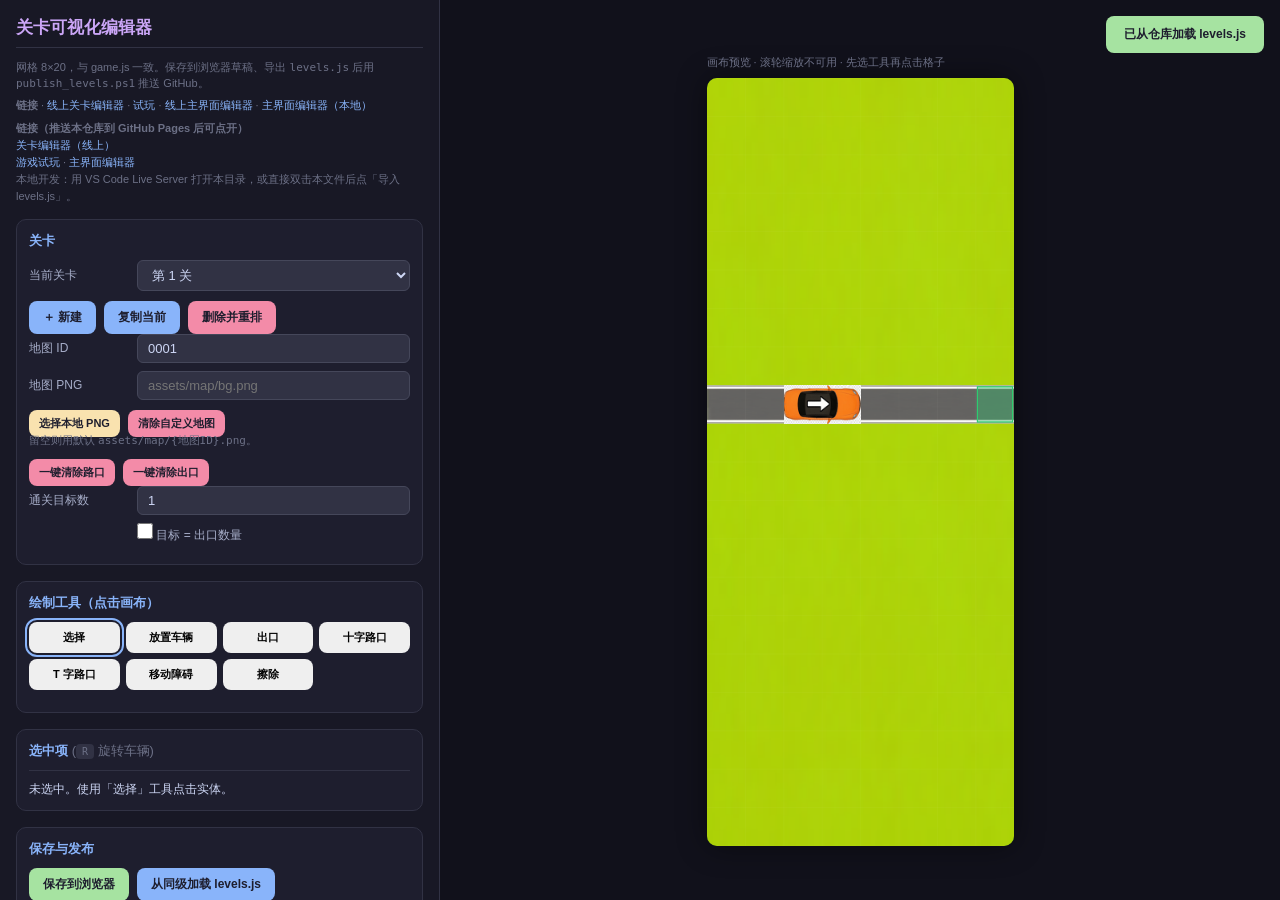
==== commit ab19cc1a: "Fix level editor: restore fldMapBg HTML so bindLevelFields does not throw (selLevel works)" ====
--- a/level_editor.html
+++ b/level_editor.html
@@ -44,6 +44,7 @@
 .toast.err{background:#f38ba8}
 input[type=file]{display:none}
 kbd{font-size:10px;background:#313244;padding:2px 6px;border-radius:4px}
+.btn-sm{padding:6px 10px;font-size:11px}
 </style>
 </head>
 <body>
@@ -75,6 +76,16 @@
       <button type="button" class="btn-danger" onclick="deleteLevel()">删除并重排</button>
     </div>
     <div class="row"><label>地图 ID</label><input type="text" id="fldMap" placeholder="0001"></div>
+    <div class="row"><label>地图 PNG</label><input type="text" id="fldMapBg" placeholder="assets/map/bg.png"></div>
+    <div class="btn-row">
+      <button type="button" class="btn-warn btn-sm" onclick="pickMapBgFile()">选择本地 PNG</button>
+      <button type="button" class="btn-danger btn-sm" onclick="clearMapBg()">清除自定义地图</button>
+    </div>
+    <p class="sub" style="margin:-4px 0 8px 0">留空则用默认 <code>assets/map/{地图ID}.png</code>。</p>
+    <div class="btn-row">
+      <button type="button" class="btn-danger btn-sm" onclick="clearAllIntersections()">一键清除路口</button>
+      <button type="button" class="btn-danger btn-sm" onclick="clearAllExits()">一键清除出口</button>
+    </div>
     <div class="row"><label>通关目标数</label><input type="number" id="fldTarget" min="0" step="1"></div>
     <div class="row" style="padding-left:108px">
       <label style="width:auto"><input type="checkbox" id="chkAutoTarget"> 目标 = 出口数量</label>
@@ -336,6 +347,7 @@
 
   function refreshLevelSelect() {
     const sel = document.getElementById('selLevel');
+    if (!sel) return;
     sel.innerHTML = '';
     getSortedNums().forEach(n => {
       const opt = document.createElement('option');
@@ -352,7 +364,8 @@
     const L = getCurrentLevel();
     if (!L) return;
     document.getElementById('fldMap').value = L.map;
-    document.getElementById('fldMapBg').value = L.mapBg || '';
+    const fldMapBgEl = document.getElementById('fldMapBg');
+    if (fldMapBgEl) fldMapBgEl.value = L.mapBg || '';
     document.getElementById('fldTarget').value = L.target;
     maybeAutoTarget();
   }
@@ -372,11 +385,14 @@
       if (L) L.map = this.value.trim() || '0001';
       refreshLevelMapPreview();
     };
-    document.getElementById('fldMapBg').oninput = function () {
-      const L = getCurrentLevel();
-      if (L) L.mapBg = this.value.trim();
-      refreshLevelMapPreview();
-    };
+    const fldMapBgEl = document.getElementById('fldMapBg');
+    if (fldMapBgEl) {
+      fldMapBgEl.oninput = function () {
+        const L2 = getCurrentLevel();
+        if (L2) L2.mapBg = this.value.trim();
+        refreshLevelMapPreview();
+      };
+    }
     document.getElementById('fldTarget').onchange = function () {
       const L = getCurrentLevel();
       if (L) L.target = parseInt(this.value, 10) || 0;
